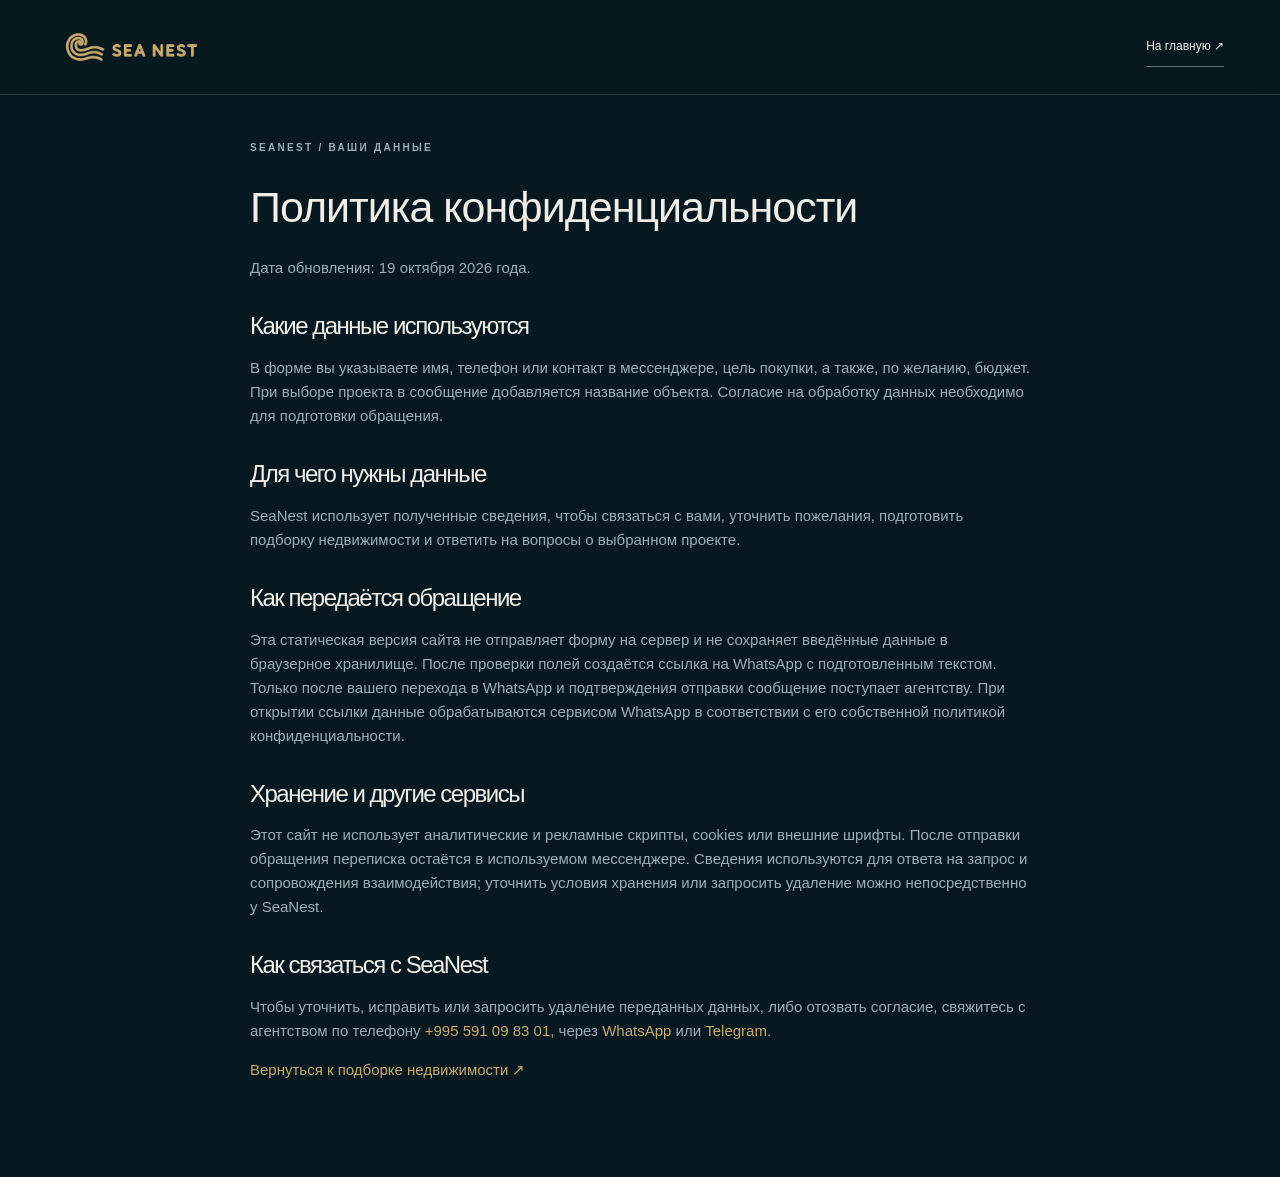
==== privacy.html @ 3211712a "Initial commit: SeaNest website" ====
<!doctype html>
<html lang="ru"><head><meta charset="utf-8"><meta name="viewport" content="width=device-width, initial-scale=1"><title>Политика конфиденциальности — SeaNest</title><meta name="description" content="Какие данные использует SeaNest для персонального подбора недвижимости и как связаться с агентством."><meta name="theme-color" content="#081820"><link rel="icon" href="images/logo.svg" type="image/svg+xml"><link rel="stylesheet" href="css/style.css"></head><body><header class="header scrolled"><div class="container header-inner"><a href="index.html" aria-label="На главную SeaNest"><img src="images/logo.svg" width="181" height="52" alt="SeaNest"></a><a class="text-link" href="index.html">На главную ↗</a></div></header><main class="container privacy"><p class="eyebrow">SEANEST / ВАШИ ДАННЫЕ</p><h1>Политика конфиденциальности</h1><p>Дата обновления: 19 октября 2026 года.</p><h2>Какие данные используются</h2><p>В форме вы указываете имя, телефон или контакт в мессенджере, цель покупки, а также, по желанию, бюджет. При выборе проекта в сообщение добавляется название объекта. Согласие на обработку данных необходимо для подготовки обращения.</p><h2>Для чего нужны данные</h2><p>SeaNest использует полученные сведения, чтобы связаться с вами, уточнить пожелания, подготовить подборку недвижимости и ответить на вопросы о выбранном проекте.</p><h2>Как передаётся обращение</h2><p>Эта статическая версия сайта не отправляет форму на сервер и не сохраняет введённые данные в браузерное хранилище. После проверки полей создаётся ссылка на WhatsApp с подготовленным текстом. Только после вашего перехода в WhatsApp и подтверждения отправки сообщение поступает агентству. При открытии ссылки данные обрабатываются сервисом WhatsApp в соответствии с его собственной политикой конфиденциальности.</p><h2>Хранение и другие сервисы</h2><p>Этот сайт не использует аналитические и рекламные скрипты, cookies или внешние шрифты. После отправки обращения переписка остаётся в используемом мессенджере. Сведения используются для ответа на запрос и сопровождения взаимодействия; уточнить условия хранения или запросить удаление можно непосредственно у SeaNest.</p><h2>Как связаться с SeaNest</h2><p>Чтобы уточнить, исправить или запросить удаление переданных данных, либо отозвать согласие, свяжитесь с агентством по телефону <a href="tel:+995591098301">+995 591 09 83 01</a>, через <a href="https://wa.me/995591098301" target="_blank" rel="noopener">WhatsApp</a> или <a href="https://t.me/SeaNest_Batumi" target="_blank" rel="noopener">Telegram</a>.</p><p><a href="index.html#request">Вернуться к подборке недвижимости ↗</a></p></main></body></html>
---- css/style.css ----
:root {
  --bg:#081820;
  --card:#102832;
  --text:#f1eee8;
  --muted:#9baeb5;
  --sand:#c8a96b;
  --sea:#3f8490;
  --line:rgba(155,174,181,.19)
}
* {
  box-sizing:border-box
}
html {
  scroll-behavior:smooth;
  scroll-padding-top:100px
}
body {
  margin:0;
  background:var(--bg);
  color:var(--text);
  font-family:Arial,Helvetica,sans-serif;
  font-size:15px;
  line-height:1.6
}
a {
  color:inherit;
  text-decoration:none
}
button,input {
  font:inherit
}
button,a,input {
  -webkit-tap-highlight-color:transparent
}
a,button {
  touch-action:manipulation
}
img {
  max-width:100%;
  display:block
}
button {
  cursor:pointer
}
a:focus-visible,button:focus-visible,input:focus-visible {
  outline:2px solid var(--sand);
  outline-offset:5px
}
.container {
  width:min(1240px,calc(100% - 112px));
  margin:auto
}
.header {
  position:fixed;
  top:0;
  left:0;
  width:100%;
  z-index:20;
  border-bottom:1px solid rgba(255,255,255,.12);
  background:rgba(8,24,32,.24);
  transition:background .3s;
  backdrop-filter:blur(12px)
}
.header.scrolled {
  background:rgba(8,24,32,.96)
}
.header-inner {
  height:94px;
  display:flex;
  align-items:center;
  justify-content:space-between;
  gap:30px
}
.brand {
  flex-shrink:0
}
nav {
  display:flex;
  align-items:center;
  gap:29px;
  font-size:13px
}
nav>a:not(.button) {
  color:#e1e4e2
}
nav>a:hover,.text-link:hover {
  color:var(--sand)
}
.button {
  display:inline-flex;
  align-items:center;
  justify-content:space-between;
  gap:30px;
  background:var(--sand);
  color:#102129;
  padding:17px 23px;
  border:1px solid var(--sand);
  border-radius:3px;
  font-size:13px;
  font-weight:600;
  line-height:1.5;
  transition:background .2s,transform .2s
}
.button:hover {
  background:#ddc28e;
  transform:translateY(-2px)
}
.button span {
  font-size:20px;
  line-height:1
}
.button-small {
  padding:12px 18px;
  gap:22px
}
.menu-toggle {
  display:none
}
.hero {
  position:relative;
  min-height:850px;
  height:min(940px,100svh);
  overflow:hidden;
  display:flex;
  align-items:center
}
.hero-image {
  position:absolute;
  inset:0;
  width:100%;
  height:100%;
  object-fit:cover;
  object-position:65% 48%;
  animation:appear 1s ease both
}
.hero-shade {
  position:absolute;
  inset:0;
  background:linear-gradient(90deg,rgba(8,24,32,.96) 0%,rgba(8,24,32,.83) 32%,rgba(8,24,32,.21) 75%),linear-gradient(0deg,#081820 0%,transparent 48%,rgba(8,24,32,.2))
}
.hero-content {
  position:relative;
  z-index:2;
  padding-top:115px;
  padding-bottom:80px;
  animation:appear 1s ease both
}
.eyebrow {
  font-size:10px;
  letter-spacing:2.3px;
  font-weight:600;
  color:var(--sand);
  margin:0 0 28px;
  display:flex;
  align-items:center;
  gap:10px
}
.dot {
  width:5px;
  height:5px;
  background:var(--sand);
  border-radius:50%
}
h1,h2,h3,p {
  margin-top:0
}
h1 {
  font-size:clamp(46px,4.9vw,72px);
  font-weight:400;
  letter-spacing:-2.8px;
  line-height:1.1;
  margin-bottom:25px
}
em {
  font-family:Georgia,'Times New Roman',serif;
  font-weight:400;
  color:var(--sand)
}
h1 em {
  font-size:.82em;
  letter-spacing:-1.6px;
  white-space:nowrap
}
.hero-description {
  font-size:15px;
  color:#c3cdd0;
  line-height:1.8;
  max-width:480px
}
.hero-actions {
  display:flex;
  align-items:center;
  gap:28px;
  margin-top:32px
}
.text-link {
  font-size:12px;
  display:inline-flex;
  align-items:center;
  gap:18px;
  border-bottom:1px solid #637277;
  padding:10px 0
}
.text-link span {
  font-size:18px
}
.hero-stats {
  display:flex;
  gap:48px;
  margin-top:58px
}
.hero-stats>div+div {
  border-left:1px solid rgba(255,255,255,.16);
  padding-left:36px
}
.hero-stats strong {
  font-size:34px;
  font-weight:400;
  letter-spacing:-1px;
  line-height:1.3
}
.hero-stats strong span {
  color:var(--sand);
  font-size:23px
}
.hero-stats .stat-text {
  font-size:25px;
  line-height:1.75
}
.hero-stats p {
  font-size:10px;
  color:var(--muted);
  margin:5px 0 0
}
.hero-caption {
  position:absolute;
  right:56px;
  bottom:68px;
  display:flex;
  flex-direction:column;
  align-items:flex-end;
  gap:9px;
  font-size:9px;
  letter-spacing:2px;
  color:#b8c4c8
}
.hero-caption span+span {
  font-size:8px;
  color:var(--sand)
}
.waves {
  position:absolute;
  bottom:0;
  width:100%;
  height:140px;
  fill:none;
  stroke:var(--sea);
  stroke-width:.5;
  opacity:.25;
  pointer-events:none
}
.section {
  padding:100px 0
}
.section-heading {
  display:flex;
  justify-content:space-between;
  align-items:flex-end;
  gap:35px;
  margin-bottom:45px
}
h2 {
  font-weight:400;
  font-size:clamp(32px,3.2vw,46px);
  letter-spacing:-1.5px;
  line-height:1.2;
  margin-bottom:0
}
.section-heading>p {
  color:var(--muted);
  font-size:13px;
  line-height:1.8;
  margin:0 0 3px
}
.benefits {
  padding-top:70px
}
.benefit-grid {
  display:grid;
  grid-template-columns:repeat(3,1fr);
  gap:20px
}
.benefit {
  padding:30px 27px;
  background:linear-gradient(130deg,var(--card),#0d222c);
  border:1px solid var(--line);
  border-radius:4px;
  position:relative
}
.benefit svg {
  width:37px;
  height:37px;
  fill:none;
  stroke:var(--sand);
  stroke-width:1.2;
  margin-bottom:32px
}
.number {
  position:absolute;
  top:30px;
  right:27px;
  color:#80969f;
  font-size:11px
}
.benefit h3 {
  font-size:17px;
  font-weight:400;
  margin-bottom:13px;
  letter-spacing:-.3px
}
.benefit p {
  font-size:13px;
  color:var(--muted);
  margin:0;
  line-height:1.85
}
.properties {
  background:#0b1d26;
  border-top:1px solid var(--line);
  border-bottom:1px solid var(--line)
}
.property-grid {
  display:grid;
  grid-template-columns:repeat(2,1fr);
  gap:32px
}
.property {
  background:var(--bg);
  border:1px solid var(--line);
  border-radius:4px;
  overflow:hidden
}
.property-picture {
  position:relative;
  aspect-ratio:1.8;
  overflow:hidden
}
.property-picture img {
  width:100%;
  height:100%;
  object-fit:cover;
  transition:transform .6s
}
.tag {
  position:absolute;
  top:19px;
  left:20px;
  letter-spacing:1.5px;
  font-size:8px;
  background:rgba(8,24,32,.8);
  padding:6px 11px;
  border:1px solid #ffffff30;
  border-radius:2px
}
.property-index {
  position:absolute;
  right:18px;
  bottom:14px;
  font-size:9px;
  letter-spacing:2px;
  background:#081820a6;
  padding:3px 7px
}
.property-body {
  padding:24px 27px 0
}
.location {
  font-size:11px;
  color:var(--muted);
  margin-bottom:8px
}
.property h3 {
  font-family:Georgia,serif;
  font-size:27px;
  font-weight:400;
  margin-bottom:22px
}
.property-details {
  display:flex;
  justify-content:space-between;
  gap:15px;
  padding-bottom:22px;
  font-size:20px
}
.property-details>span:last-child {
  text-align:right;
  color:var(--sand)
}
.property-details small {
  display:block;
  font-size:10px;
  color:var(--muted);
  margin-top:3px
}
.property-link {
  display:flex;
  align-items:center;
  justify-content:space-between;
  border-top:1px solid var(--line);
  padding:17px 0;
  color:var(--sand);
  font-size:12px
}
.property-link span {
  font-size:22px
}
.property-link:hover {
  color:var(--text)
}
.source-note {
  font-size:10px;
  color:var(--muted);
  max-width:870px;
  line-height:1.8;
  margin:25px 0 0
}
.source-note a {
  text-decoration:underline
}
.steps {
  padding:0;
  margin:60px 0 0;
  list-style:none;
  display:grid;
  grid-template-columns:repeat(4,1fr);
  gap:30px
}
.steps li {
  position:relative;
  border-top:1px solid #3a5159;
  padding-top:25px
}
.steps li:before {
  position:absolute;
  content:'';
  top:-4px;
  left:0;
  width:7px;
  height:7px;
  border-radius:50%;
  background:var(--sand)
}
.steps span {
  color:var(--sand);
  font-family:Georgia,serif;
  font-size:33px
}
.steps h3 {
  font-weight:400;
  font-size:18px;
  margin:17px 0 10px
}
.steps p {
  font-size:13px;
  color:var(--muted);
  line-height:1.8;
  max-width:240px
}
.about {
  background:radial-gradient(ellipse at 0 100%,#14353d 0,transparent 60%),#0d222b;
  border-block:1px solid var(--line)
}
.about-grid {
  display:grid;
  grid-template-columns:1fr 1fr;
  gap:100px
}
.about h2 {
  font-size:clamp(38px,3.8vw,55px)
}
.about-logo {
  margin-bottom:25px
}
.about-copy>p {
  font-size:14px;
  color:#bac7cb;
  line-height:1.9
}
.trust-list {
  list-style:none;
  padding:5px 0 0;
  margin:0
}
.trust-list li {
  font-size:12px;
  padding:12px 0;
  border-bottom:1px solid var(--line)
}
.trust-list li:before {
  content:'✓';
  color:var(--sand);
  margin-right:12px
}
.request {
  padding:110px 0
}
.request-grid {
  display:grid;
  grid-template-columns:1fr 1fr;
  gap:90px
}
.request-description {
  color:var(--muted);
  font-size:14px;
  line-height:1.9;
  margin-top:25px
}
.request-phone {
  display:inline-flex;
  gap:45px;
  font-size:24px;
  margin-top:27px
}
.request-phone span {
  color:var(--sand)
}
.muted {
  font-size:11px;
  color:var(--muted);
  margin:20px 0 8px
}
.contact-links {
  display:flex;
  gap:25px;
  color:var(--sand);
  font-size:12px
}
form {
  padding:32px;
  background:var(--card);
  border:1px solid var(--line);
  border-radius:4px
}
form label,legend {
  font-size:11px;
  color:var(--text)
}
.field-grid {
  display:grid;
  grid-template-columns:1fr 1fr;
  gap:18px
}
form>label {
  display:block;
  margin-top:20px
}
input:not([type=checkbox],[type=radio],[type=hidden]) {
  display:block;
  background:#0b2029;
  border:1px solid #31444c;
  border-radius:2px;
  color:var(--text);
  padding:13px 12px;
  width:100%;
  font-size:12px;
  margin-top:8px;
  min-width:0
}
input::placeholder {
  color:#91a4ad;
  opacity:1
}
.optional {
  color:var(--muted);
  float:right;
  font-size:10px
}
fieldset {
  border:0;
  margin:22px 0 0;
  padding:0;
  min-width:0
}
legend {
  padding:0;
  margin-bottom:10px
}
.purpose-options {
  display:flex;
  gap:8px
}
.purpose-options label {
  flex:1;
  position:relative
}
.purpose-options input {
  position:absolute;
  opacity:0;
  width:1px;
  height:1px
}
.purpose-options span {
  display:block;
  text-align:center;
  padding:10px 5px;
  border:1px solid #3d515a;
  border-radius:2px;
  font-size:10px;
  cursor:pointer
}
.purpose-options input:checked+span {
  border-color:var(--sand);
  color:var(--sand);
  background:#c8a96b0a
}
.purpose-options input:focus-visible+span {
  outline:2px solid var(--sand);
  outline-offset:3px
}
.consent {
  display:flex;
  align-items:flex-start;
  gap:10px;
  color:var(--muted);
  font-size:10px;
  margin-top:24px
}
.consent input {
  accent-color:var(--sand);
  margin:3px 0 0;
  flex-shrink:0;
  width:15px;
  height:15px
}
.consent a {
  text-decoration:underline;
  text-underline-offset:3px
}
.form-button {
  width:100%;
  margin-top:23px
}
.form-note {
  font-size:10px;
  color:var(--muted);
  line-height:1.8;
  margin:13px 0 0
}
.selection {
  color:var(--sand);
  font-size:12px;
  margin:18px 0 0
}
#form-result {
  border-top:1px solid var(--line);
  margin-top:20px;
  padding-top:15px;
  font-size:12px
}
#form-result a {
  display:block;
  color:var(--sand);
  text-decoration:underline;
  margin-top:10px
}
footer {
  border-top:1px solid var(--line);
  padding:45px 0 22px;
  background:#07151c
}
.footer-top {
  display:flex;
  justify-content:space-between;
  align-items:center;
  gap:35px;
  padding-bottom:38px
}
.footer-top>p {
  color:var(--muted);
  font-size:12px;
  margin:0
}
.footer-contacts {
  text-align:right
}
.footer-contacts>a {
  font-size:18px
}
.footer-contacts>div {
  display:flex;
  gap:20px;
  font-size:10px;
  color:var(--muted);
  margin-top:10px
}
.footer-bottom {
  padding-top:22px;
  border-top:1px solid var(--line);
  display:flex;
  justify-content:space-between;
  gap:20px;
  font-size:9px;
  color:var(--muted)
}
.skip {
  position:fixed;
  top:-100px;
  left:20px;
  background:var(--sand);
  color:var(--bg);
  padding:12px;
  z-index:100
}
.skip:focus {
  top:10px
}
.privacy {
  padding:140px 0 80px;
  max-width:780px
}
.privacy h1 {
  font-size:43px;
  letter-spacing:-1px
}
.privacy h2 {
  font-size:24px;
  margin:32px 0 15px
}
.privacy p {
  color:var(--muted)
}
.privacy a {
  color:var(--sand)
}
[hidden] {
  display:none!important
}
@keyframes appear {
  from {
    opacity:0;
    transform:translateY(16px)
  }
  to {
    opacity:1;
    transform:translateY(0)
  }

}
@media(min-width:1600px) {
  .hero {
    height:960px;
    max-height:100svh
  }
  .hero-content {
    padding-top:90px
  }

}
@media(max-width:1100px) {
  .container {
    width:calc(100% - 64px)
  }
  nav {
    gap:18px;
    font-size:11px
  }
  .header-inner {
    gap:20px
  }
  .brand img {
    width:155px
  }
  .button-small {
    padding:11px 12px;
    font-size:11px;
    gap:12px
  }
  .hero {
    min-height:800px
  }
  .hero-caption {
    right:32px;
    bottom:45px
  }
  .about-grid,.request-grid {
    gap:45px
  }
  .hero-stats {
    gap:30px
  }
  .hero-stats>div+div {
    padding-left:25px
  }
  .benefit {
    padding:25px 20px
  }
  .benefit h3 {
    font-size:16px
  }
  .field-grid {
    grid-template-columns:1fr;
    gap:18px
  }
  form {
    padding:25px
  }

}
@media(max-width:800px) {
  .container {
    width:calc(100% - 48px)
  }
  .header-inner {
    height:78px
  }
  .menu-toggle {
    display:flex;
    background:none;
    border:1px solid var(--line);
    width:42px;
    height:38px;
    padding:10px;
    flex-direction:column;
    justify-content:space-around;
    color:var(--text)
  }
  .menu-toggle span {
    display:block;
    width:100%;
    height:1px;
    background:currentColor
  }
  nav {
    display:none;
    position:absolute;
    left:0;
    right:0;
    top:78px;
    background:#081820;
    flex-direction:column;
    align-items:stretch;
    padding:24px;
    gap:0;
    border-bottom:1px solid var(--line)
  }
  nav.open {
    display:flex
  }
  nav>a {
    padding:14px;
    font-size:14px
  }
  nav .button {
    margin-top:12px
  }
  .hero {
    min-height:810px;
    height:auto
  }
  .hero-content {
    padding-top:150px;
    padding-bottom:110px
  }
  .hero-image {
    object-position:62% center
  }
  .hero-shade {
    background:linear-gradient(90deg,#081820eb,#08182070),linear-gradient(0deg,#081820,transparent 90%)
  }
  h1 {
    font-size:58px
  }
  .hero-caption {
    display:none
  }
  .section {
    padding:75px 0
  }
  .section-heading {
    gap:25px
  }
  .section-heading>p {
    font-size:12px
  }
  .benefit-grid {
    grid-template-columns:1fr;
    gap:12px
  }
  .benefit {
    padding:24px 25px 24px 83px
  }
  .benefit svg {
    position:absolute;
    left:25px;
    top:26px;
    width:32px
  }
  .benefit h3 {
    padding-right:25px
  }
  .benefit p {
    max-width:500px
  }
  .number {
    right:20px;
    top:25px
  }
  .property-grid {
    gap:22px
  }
  .property-body {
    padding:20px 20px 0
  }
  .property h3 {
    font-size:23px
  }
  .property-details {
    font-size:17px
  }
  .steps {
    grid-template-columns:repeat(2,1fr);
    gap:30px
  }
  .about-grid,.request-grid {
    gap:40px;
    grid-template-columns:1fr
  }
  .about-grid {
    grid-template-columns:1fr 1fr;
    gap:30px
  }
  .about h2 {
    font-size:37px
  }
  .request-grid {
    grid-template-columns:1fr 1fr;
    gap:30px
  }
  .request h2 {
    font-size:34px
  }
  .purpose-options {
    flex-wrap:wrap
  }
  .purpose-options label {
    flex-basis:45%
  }
  .request-phone {
    font-size:20px;
    gap:15px
  }
  .footer-top {
    flex-wrap:wrap
  }
  .footer-top>p {
    display:none
  }
  .footer-bottom {
    font-size:9px
  }
  .eyebrow {
    font-size:9px;
    letter-spacing:1.7px
  }

}
@media(max-width:600px) {
  .container {
    width:calc(100% - 40px)
  }
  .hero {
    min-height:790px
  }
  .hero-content {
    padding-top:139px;
    padding-bottom:80px
  }
  .hero .eyebrow {
    font-size:8px;
    letter-spacing:1.2px;
    margin-bottom:30px
  }
  h1 {
    font-size:44px;
    letter-spacing:-1.8px;
    line-height:1.15
  }
  h1 em {
    font-size:.76em;
    letter-spacing:-1.2px
  }
  .hero-description {
    font-size:13px;
    max-width:310px;
    margin-top:24px
  }
  .desktop-break {
    display:none
  }
  .hero-actions {
    flex-direction:column;
    align-items:flex-start;
    gap:13px;
    margin-top:27px
  }
  .hero-actions .button {
    padding:16px 18px;
    gap:30px;
    font-size:12px
  }
  .hero-actions .text-link {
    font-size:11px
  }
  .hero-stats {
    gap:17px;
    margin-top:40px
  }
  .hero-stats>div {
    flex:1
  }
  .hero-stats>div+div {
    padding-left:14px
  }
  .hero-stats strong {
    font-size:29px
  }
  .hero-stats .stat-text {
    font-size:19px;
    line-height:1.95
  }
  .hero-stats p {
    font-size:8px;
    line-height:1.7
  }
  .hero-stats strong span {
    font-size:18px
  }
  .hero-image {
    object-position:57% center
  }
  .hero-shade {
    background:linear-gradient(90deg,#081820ed,#08182088),linear-gradient(0deg,#081820,transparent 80%)
  }
  .section {
    padding:60px 0
  }
  .section-heading {
    display:block;
    margin-bottom:30px
  }
  h2 {
    font-size:32px;
    letter-spacing:-1px
  }
  .section-heading>p {
    margin-top:20px
  }
  .eyebrow {
    font-size:8px;
    margin-bottom:22px;
    letter-spacing:1.5px
  }
  .benefit {
    padding-left:75px
  }
  .benefit h3 {
    font-size:16px
  }
  .benefit p {
    font-size:12px
  }
  .property-grid {
    grid-template-columns:1fr;
    gap:25px
  }
  .property-picture {
    aspect-ratio:1.6
  }
  .property-body {
    padding:21px 22px 0
  }
  .property h3 {
    font-size:26px
  }
  .property-details {
    font-size:20px
  }
  .source-note {
    font-size:9px
  }
  .steps {
    grid-template-columns:1fr;
    gap:0;
    margin-top:35px
  }
  .steps li {
    border-top:0;
    border-left:1px solid #3a5159;
    padding:0 0 32px 32px;
    margin-left:7px
  }
  .steps li:last-child {
    padding-bottom:0
  }
  .steps li:before {
    left:-4px;
    top:13px
  }
  .steps span {
    font-size:28px
  }
  .steps h3 {
    margin-top:8px
  }
  .steps p {
    max-width:none;
    margin-bottom:0
  }
  .process .text-link {
    margin-top:20px
  }
  .about-grid,.request-grid {
    grid-template-columns:1fr;
    gap:35px
  }
  .about h2 {
    font-size:42px
  }
  .about-copy>p {
    font-size:13px
  }
  .request h2 {
    font-size:39px
  }
  .request h2 br:last-child {
    display:none
  }
  .request-phone {
    margin-top:12px;
    font-size:24px;
    gap:30px
  }
  form {
    padding:23px 20px
  }
  .field-grid {
    grid-template-columns:1fr
  }
  .purpose-options {
    flex-wrap:nowrap;
    gap:5px
  }
  .purpose-options label {
    flex-basis:0
  }
  .purpose-options span {
    font-size:9px;
    padding:10px 4px
  }
  .footer-top {
    align-items:flex-start;
    gap:25px
  }
  .footer-contacts {
    text-align:left
  }
  .footer-contacts>div {
    gap:23px
  }
  .footer-bottom {
    flex-direction:column;
    gap:12px
  }
  .privacy {
    padding-top:115px
  }
  .privacy h1 {
    font-size:28px;
    overflow-wrap:normal
  }
  .privacy h2 {
    font-size:23px
  }
  .privacy p {
    font-size:14px
  }

}
/* Компактные фотографии: снимки не растягиваются на весь экран. */
:root {
  --photo-width:400px;
  --motion-duration:350ms;
  --motion-ease:cubic-bezier(.22,1,.36,1);
}
.hero {
  flex-direction:column;
  min-height:0;
  height:auto;
  max-height:none;
  padding:130px 0 65px;
  background:radial-gradient(ellipse at 85% 40%,#15343d,transparent 60%);
}
.hero-content {
  order:0;
  padding-top:0;
  padding-bottom:40px;
}
.hero-image {
  position:relative;
  inset:auto;
  order:1;
  width:min(var(--photo-width),calc(100% - 48px));
  height:auto;
  aspect-ratio:1280 / 779;
  object-fit:contain;
  border:1px solid var(--line);
  border-radius:4px;
  z-index:1;
}
.hero-shade {
  display:none;
}
.hero-caption {
  display:none;
}
.property-grid {
  grid-template-columns:minmax(0,var(--photo-width));
  justify-content:center;
}
.property-picture {
  aspect-ratio:4 / 3;
}
.property-picture img {
  object-fit:contain;
  background:var(--card);
  transition:none;
}
.property,.benefit {
  transition:border-color var(--motion-duration),box-shadow var(--motion-duration);
}
.button span,.text-link span,.property-link span,.request-phone span {
  transition:transform var(--motion-duration) var(--motion-ease);
}
.button:active {
  transform:translateY(1px);
}
input:not([type=checkbox],[type=radio],[type=hidden]) {
  transition:border-color var(--motion-duration),background var(--motion-duration);
}
input:not([type=checkbox],[type=radio],[type=hidden]):focus {
  border-color:var(--sand);
  background:#102832;
}
.menu-toggle span {
  transition:transform var(--motion-duration) var(--motion-ease);
}
.menu-toggle[aria-expanded=true] span:first-child {
  transform:translateY(4px) rotate(45deg);
}
.menu-toggle[aria-expanded=true] span:last-child {
  transform:translateY(-4px) rotate(-45deg);
}
.waves path {
  transform-origin:center;
  animation:wave-flow 16s ease-in-out 2 alternate both;
}
@keyframes wave-flow {
  0% {transform:translateY(6px);opacity:.65}
  50% {transform:translateY(-10px);opacity:1}
  100% {transform:translateY(2px);opacity:.8}
}
@media(min-width:700px) {
  .property-grid {
    grid-template-columns:repeat(2,minmax(0,var(--photo-width)));
  }
}
@media(min-width:1000px) {
  .hero {
    min-height:740px;
    justify-content:center;
    padding:160px 0 85px;
  }
  .hero-content {
    padding-bottom:0;
  }
  .hero-image {
    position:absolute;
    right:max(32px,calc((100% - 1240px) / 2));
    top:270px;
    width:var(--photo-width);
  }
  .hero-content h1 {
    font-size:clamp(48px,4.5vw,66px);
  }
  .hero-caption {
    display:flex;
    right:max(32px,calc((100% - 1240px) / 2));
    bottom:100px;
  }
}
@media(hover:hover) and (pointer:fine) {
  .property:hover,.benefit:hover {
    border-color:#c8a96b80;
    box-shadow:0 12px 30px #00000026;
  }
  .button:hover span,.text-link:hover span,.property-link:hover span,.request-phone:hover span {
    transform:translate(3px,-3px);
  }
}
.property:focus-within,.benefit:focus-within {
  border-color:var(--sand);
}
/* Мягкое свечение и волны поддерживают морскую палитру. */
:root {
  --motion-duration:650ms;
  --motion-ease:cubic-bezier(.25,.46,.45,.94);
}
.hero-content,.hero-image {
  animation:none;
}
.hero::before {
  content:'';
  position:absolute;
  width:70%;
  height:65%;
  right:-15%;
  top:10%;
  pointer-events:none;
  background:radial-gradient(ellipse,#3f84902b,transparent 68%);
  animation:sea-glow 18s ease-in-out 2 alternate both;
}
@keyframes sea-glow {
  from {transform:translate(-2%,3%);opacity:.5}
  to {transform:translate(3%,-3%);opacity:.85}
}
.waves {
  height:220px;
  opacity:.85;
  stroke-width:1.25;
  overflow:visible;
}
.waves path:nth-child(2) {
  animation-delay:-4s;
  stroke:var(--sand);
  stroke-opacity:.4;
}
.waves path:nth-child(3) {
  animation-delay:-8s;
}
.hero-stats strong {
  font-variant-numeric:tabular-nums;
}
.button {
  position:relative;
  overflow:hidden;
  isolation:isolate;
  transition:background var(--motion-duration),box-shadow var(--motion-duration),transform var(--motion-duration) var(--motion-ease);
}
.button::before {
  content:'';
  position:absolute;
  inset:0;
  background:linear-gradient(110deg,transparent 25%,#ffffff55 50%,transparent 75%);
  transform:translateX(-110%);
  pointer-events:none;
  transition:transform 850ms var(--motion-ease);
}
.button:focus-visible::before {
  transform:translateX(110%);
}
.property,.benefit {
  transition:border-color var(--motion-duration),box-shadow 700ms,transform 700ms var(--motion-ease);
}
.benefit svg {
  transition:transform 700ms var(--motion-ease),stroke var(--motion-duration);
}
.property-link,.text-link,nav>a,.contact-links a,.footer-contacts a {
  transition:color var(--motion-duration),border-color var(--motion-duration);
}
nav>a:not(.button) {
  position:relative;
}
nav>a:not(.button)::after {
  content:'';
  position:absolute;
  left:0;
  right:0;
  bottom:-9px;
  height:1px;
  background:var(--sand);
  transform:scaleX(0);
  transform-origin:left;
  transition:transform var(--motion-duration) var(--motion-ease);
}
nav>a:not(.button):focus-visible::after {
  transform:scaleX(1);
}
.purpose-options span {
  transition:background var(--motion-duration),color var(--motion-duration),border-color var(--motion-duration);
}
@supports(animation-timeline:scroll()) {
  .header::after {
    content:'';
    position:absolute;
    bottom:-1px;
    left:0;
    width:100%;
    height:2px;
    background:linear-gradient(90deg,var(--sea),var(--sand));
    transform:scaleX(0);
    transform-origin:left;
    animation:reading-progress linear both;
    animation-timeline:scroll(root block);
  }
  @keyframes reading-progress {
    to {transform:scaleX(1)}
  }
}
@media(max-width:800px) {
  nav {
    display:flex;
    max-height:460px;
    padding:24px;
    opacity:0;
    visibility:hidden;
    overflow:hidden;
    transform:translateY(-6px);
    clip-path:inset(0 0 100% 0);
    transition:clip-path 650ms var(--motion-ease),opacity 450ms ease,transform 650ms var(--motion-ease),visibility 650ms;
  }
  nav.open {
    max-height:460px;
    padding:24px;
    opacity:1;
    visibility:visible;
    transform:translateY(0);
    clip-path:inset(0);
  }
  nav>a:not(.button)::after {
    bottom:7px;
    left:14px;
    right:14px;
  }
  nav.open>a {
    animation:appear 650ms var(--motion-ease) both;
  }
  nav.open>a:nth-child(2) {animation-delay:45ms}
  nav.open>a:nth-child(3) {animation-delay:90ms}
  nav.open>a:nth-child(4) {animation-delay:135ms}
  nav.open>a:nth-child(5) {animation-delay:180ms}
}
@media(hover:hover) and (pointer:fine) {
  .property:hover,.benefit:hover {
    transform:translateY(-3px);
    box-shadow:0 20px 45px -15px #3f849045;
  }
  .benefit:hover svg {
    transform:translateY(-2px) rotate(-2deg);
    stroke:#e0c38e;
  }
  .button:hover {
    box-shadow:0 10px 32px -12px #c8a96b88;
    transform:translateY(-2px);
  }
  .button:hover::before {
    transform:translateX(110%);
  }
  nav>a:hover::after {
    transform:scaleX(1);
  }
}
/* Первый экран закрепляется, пока движение слоёв следует за прокруткой. */
@supports(animation-timeline:view()) {
  @media(min-width:1000px) and (min-height:760px) and (prefers-reduced-motion:no-preference) {
    .hero-scroll-scene {
      height:250svh;
      view-timeline-name:--hero-scene;
      view-timeline-axis:block;
      view-timeline-inset:0;
    }
    .hero-scroll-scene .hero {
      position:sticky;
      top:0;
      height:100svh;
      min-height:0;
      padding:130px 0 75px;
    }
    .hero-scroll-scene .hero-content {
      animation:hero-scroll-text linear both;
      animation-timeline:--hero-scene;
      animation-range:contain 0% contain 100%;
    }
    .hero-scroll-scene .hero-image {
      animation:hero-scroll-photo linear both;
      animation-timeline:--hero-scene;
      animation-range:contain 0% contain 100%;
    }
    .hero-scroll-scene .waves {
      left:0;
      width:240%;
      animation:hero-scroll-waves linear both;
      animation-timeline:--hero-scene;
      animation-range:contain 0% contain 100%;
    }
    @keyframes hero-scroll-text {
      from {transform:translateY(0);opacity:1}
      to {transform:translateY(-40px);opacity:.85}
    }
    @keyframes hero-scroll-photo {
      from {transform:translateY(0) scale(1)}
      to {transform:translateY(30px) scale(.97)}
    }
    @keyframes hero-scroll-waves {
      from {transform:translate(0,0);opacity:.85}
      to {transform:translate(-50%,-20px);opacity:1}
    }
  }
}
/* Декоративный ореол не перехватывает мышь и не заменяет обычный курсор. */
.cursor-halo-layer {
  position:fixed;
  inset:0;
  overflow:hidden;
  pointer-events:none;
  z-index:19;
}
.cursor-halo {
  display:none;
  position:absolute;
  top:0;
  left:0;
  width:380px;
  height:380px;
  margin:-190px 0 0 -190px;
  border-radius:50%;
  pointer-events:none;
  z-index:19;
  opacity:0;
  background:radial-gradient(circle at 45% 45%,#c8a96b1a 0%,#3f849035 23%,#3f849016 45%,transparent 70%);
  filter:blur(18px);
  transition:opacity 550ms ease;
}
@media(hover:hover) and (pointer:fine) and (prefers-reduced-motion:no-preference) {
  .cursor-halo {
    display:block;
  }
  .cursor-halo.is-visible {
    opacity:1;
  }
}
.motion-pending {
  opacity:0;
  translate:0 18px;
}
@media(prefers-reduced-motion:reduce) {
  .motion-pending {
    opacity:1;
    translate:none;
  }
  html {
    scroll-behavior:auto
  }
  *,*:before,*:after {
    animation:none!important;
    transition:none!important
  }
  .property:hover,.benefit:hover,.button:hover,.benefit:hover svg {
    transform:none;
  }

}
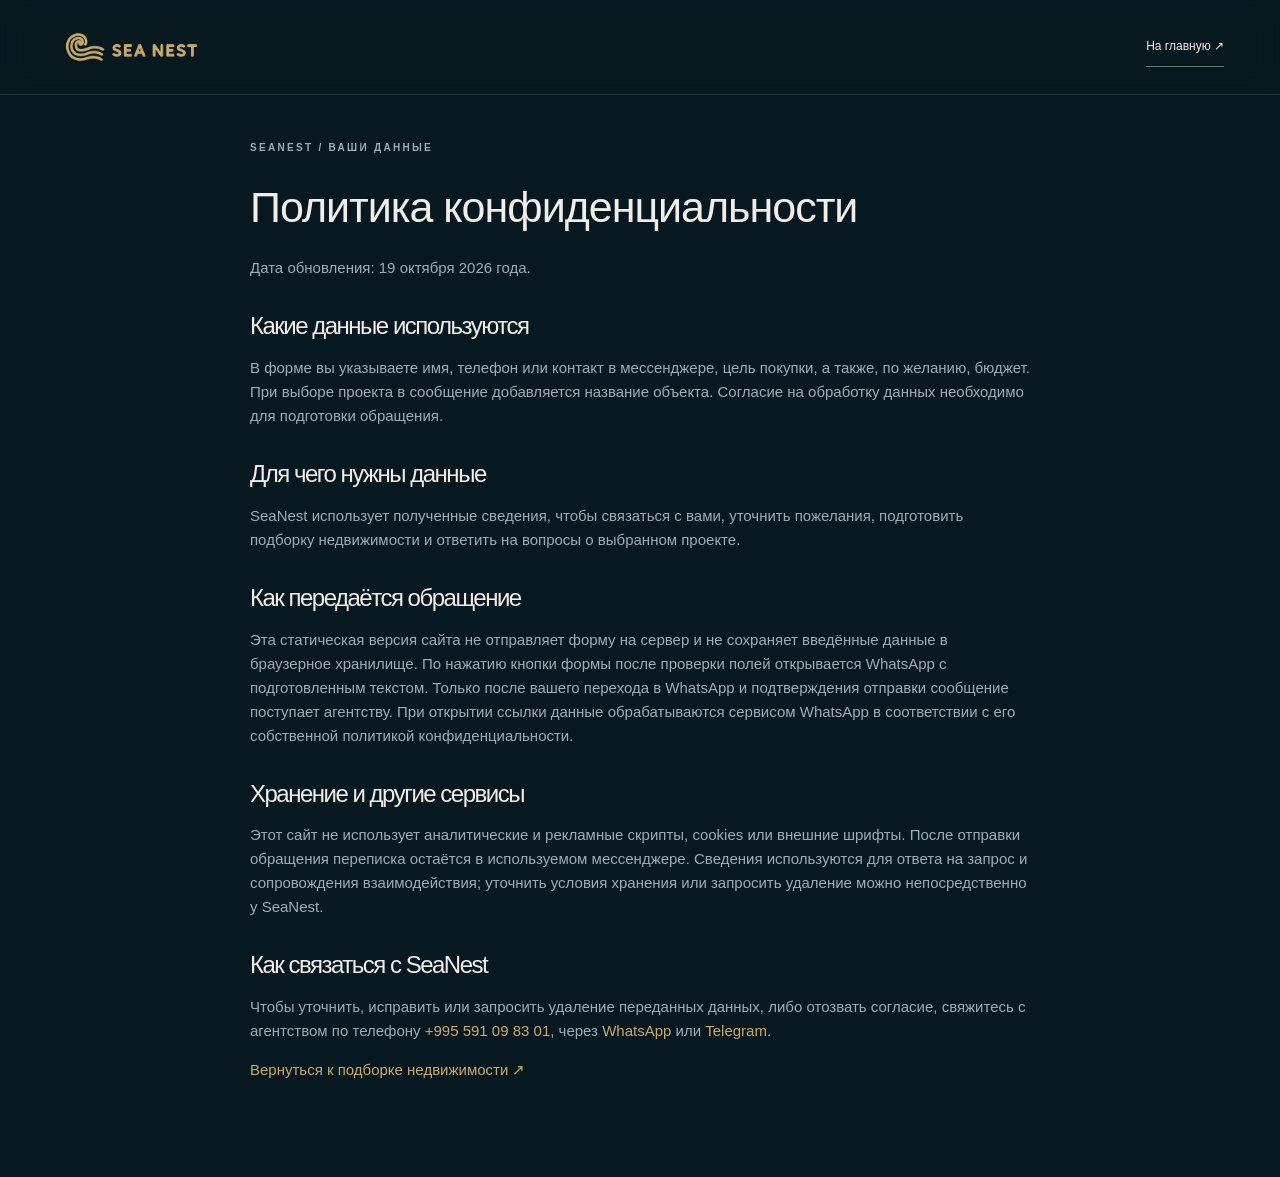
==== commit 92559cfe: "Прямой переход в WhatsApp по кнопке формы" ====
--- a/privacy.html
+++ b/privacy.html
@@ -1,2 +1,2 @@
 <!doctype html>
-<html lang="ru"><head><meta charset="utf-8"><meta name="viewport" content="width=device-width, initial-scale=1"><title>Политика конфиденциальности — SeaNest</title><meta name="description" content="Какие данные использует SeaNest для персонального подбора недвижимости и как связаться с агентством."><meta name="theme-color" content="#081820"><link rel="icon" href="images/logo.svg" type="image/svg+xml"><link rel="stylesheet" href="css/style.css"></head><body><header class="header scrolled"><div class="container header-inner"><a href="index.html" aria-label="На главную SeaNest"><img src="images/logo.svg" width="181" height="52" alt="SeaNest"></a><a class="text-link" href="index.html">На главную ↗</a></div></header><main class="container privacy"><p class="eyebrow">SEANEST / ВАШИ ДАННЫЕ</p><h1>Политика конфиденциальности</h1><p>Дата обновления: 19 октября 2026 года.</p><h2>Какие данные используются</h2><p>В форме вы указываете имя, телефон или контакт в мессенджере, цель покупки, а также, по желанию, бюджет. При выборе проекта в сообщение добавляется название объекта. Согласие на обработку данных необходимо для подготовки обращения.</p><h2>Для чего нужны данные</h2><p>SeaNest использует полученные сведения, чтобы связаться с вами, уточнить пожелания, подготовить подборку недвижимости и ответить на вопросы о выбранном проекте.</p><h2>Как передаётся обращение</h2><p>Эта статическая версия сайта не отправляет форму на сервер и не сохраняет введённые данные в браузерное хранилище. После проверки полей создаётся ссылка на WhatsApp с подготовленным текстом. Только после вашего перехода в WhatsApp и подтверждения отправки сообщение поступает агентству. При открытии ссылки данные обрабатываются сервисом WhatsApp в соответствии с его собственной политикой конфиденциальности.</p><h2>Хранение и другие сервисы</h2><p>Этот сайт не использует аналитические и рекламные скрипты, cookies или внешние шрифты. После отправки обращения переписка остаётся в используемом мессенджере. Сведения используются для ответа на запрос и сопровождения взаимодействия; уточнить условия хранения или запросить удаление можно непосредственно у SeaNest.</p><h2>Как связаться с SeaNest</h2><p>Чтобы уточнить, исправить или запросить удаление переданных данных, либо отозвать согласие, свяжитесь с агентством по телефону <a href="tel:+995591098301">+995 591 09 83 01</a>, через <a href="https://wa.me/995591098301" target="_blank" rel="noopener">WhatsApp</a> или <a href="https://t.me/SeaNest_Batumi" target="_blank" rel="noopener">Telegram</a>.</p><p><a href="index.html#request">Вернуться к подборке недвижимости ↗</a></p></main></body></html>
+<html lang="ru"><head><meta charset="utf-8"><meta name="viewport" content="width=device-width, initial-scale=1"><title>Политика конфиденциальности — SeaNest</title><meta name="description" content="Какие данные использует SeaNest для персонального подбора недвижимости и как связаться с агентством."><meta name="theme-color" content="#081820"><link rel="icon" href="images/logo.svg" type="image/svg+xml"><link rel="stylesheet" href="css/style.css"></head><body><header class="header scrolled"><div class="container header-inner"><a href="index.html" aria-label="На главную SeaNest"><img src="images/logo.svg" width="181" height="52" alt="SeaNest"></a><a class="text-link" href="index.html">На главную ↗</a></div></header><main class="container privacy"><p class="eyebrow">SEANEST / ВАШИ ДАННЫЕ</p><h1>Политика конфиденциальности</h1><p>Дата обновления: 19 октября 2026 года.</p><h2>Какие данные используются</h2><p>В форме вы указываете имя, телефон или контакт в мессенджере, цель покупки, а также, по желанию, бюджет. При выборе проекта в сообщение добавляется название объекта. Согласие на обработку данных необходимо для подготовки обращения.</p><h2>Для чего нужны данные</h2><p>SeaNest использует полученные сведения, чтобы связаться с вами, уточнить пожелания, подготовить подборку недвижимости и ответить на вопросы о выбранном проекте.</p><h2>Как передаётся обращение</h2><p>Эта статическая версия сайта не отправляет форму на сервер и не сохраняет введённые данные в браузерное хранилище. По нажатию кнопки формы после проверки полей открывается WhatsApp с подготовленным текстом. Только после вашего перехода в WhatsApp и подтверждения отправки сообщение поступает агентству. При открытии ссылки данные обрабатываются сервисом WhatsApp в соответствии с его собственной политикой конфиденциальности.</p><h2>Хранение и другие сервисы</h2><p>Этот сайт не использует аналитические и рекламные скрипты, cookies или внешние шрифты. После отправки обращения переписка остаётся в используемом мессенджере. Сведения используются для ответа на запрос и сопровождения взаимодействия; уточнить условия хранения или запросить удаление можно непосредственно у SeaNest.</p><h2>Как связаться с SeaNest</h2><p>Чтобы уточнить, исправить или запросить удаление переданных данных, либо отозвать согласие, свяжитесь с агентством по телефону <a href="tel:+995591098301">+995 591 09 83 01</a>, через <a href="https://wa.me/995591098301" target="_blank" rel="noopener">WhatsApp</a> или <a href="https://t.me/SeaNest_Batumi" target="_blank" rel="noopener">Telegram</a>.</p><p><a href="index.html#request">Вернуться к подборке недвижимости ↗</a></p></main></body></html>
--- a/css/style.css
+++ b/css/style.css
@@ -651,18 +651,6 @@
   font-size:12px;
   margin:18px 0 0
 }
-#form-result {
-  border-top:1px solid var(--line);
-  margin-top:20px;
-  padding-top:15px;
-  font-size:12px
-}
-#form-result a {
-  display:block;
-  color:var(--sand);
-  text-decoration:underline;
-  margin-top:10px
-}
 footer {
   border-top:1px solid var(--line);
   padding:45px 0 22px;
@@ -1185,6 +1173,92 @@
     font-size:14px
   }
 
+}
+/* Вторичная недвижимость: одна колонка на телефоне, две — на широком экране. */
+.resale {
+  background:linear-gradient(160deg,#10283255,transparent 65%);
+  border-bottom:1px solid var(--line);
+}
+.resale-grid {
+  display:grid;
+  grid-template-columns:minmax(0,var(--photo-width));
+  justify-content:center;
+  gap:28px;
+}
+.resale-card {
+  min-width:0;
+  display:flex;
+  flex-direction:column;
+}
+.resale-card .property-body {
+  flex:1;
+  display:flex;
+  flex-direction:column;
+}
+.resale-card h3 {
+  margin-bottom:12px;
+}
+.resale-layout {
+  font-size:12px;
+  color:var(--text);
+  margin-bottom:12px;
+}
+.resale-features {
+  font-size:12px;
+  line-height:1.8;
+  color:var(--muted);
+  margin-bottom:22px;
+}
+.resale-card .property-details {
+  margin-top:auto;
+}
+.resale-card .property-picture img {
+  object-fit:cover;
+}
+@media(min-width:768px) {
+  .resale-grid {
+    grid-template-columns:repeat(2,minmax(0,var(--photo-width)));
+    gap:32px;
+  }
+}
+/* Текстовые преимущества вместо числовых показателей. */
+.hero-stats {
+  display:grid;
+  grid-template-columns:1fr 1.2fr .85fr;
+  gap:24px;
+  max-width:660px;
+}
+.hero-stats>div+div {
+  padding-left:24px;
+}
+.hero-stats .stat-text {
+  display:block;
+  font-size:19px;
+  line-height:1.35;
+  letter-spacing:-.4px;
+}
+.hero-stats p {
+  font-size:11px;
+  line-height:1.65;
+  margin-top:10px;
+}
+@media(max-width:600px) {
+  .hero-stats {
+    grid-template-columns:1fr 1fr;
+    gap:22px 18px;
+  }
+  .hero-stats>div+div {
+    padding-left:18px;
+  }
+  .hero-stats>div:last-child {
+    grid-column:1 / -1;
+    border-left:0;
+    border-top:1px solid var(--line);
+    padding:18px 0 0;
+  }
+  .hero-stats .stat-text {
+    font-size:17px;
+  }
 }
 /* Компактные фотографии: снимки не растягиваются на весь экран. */
 :root {
